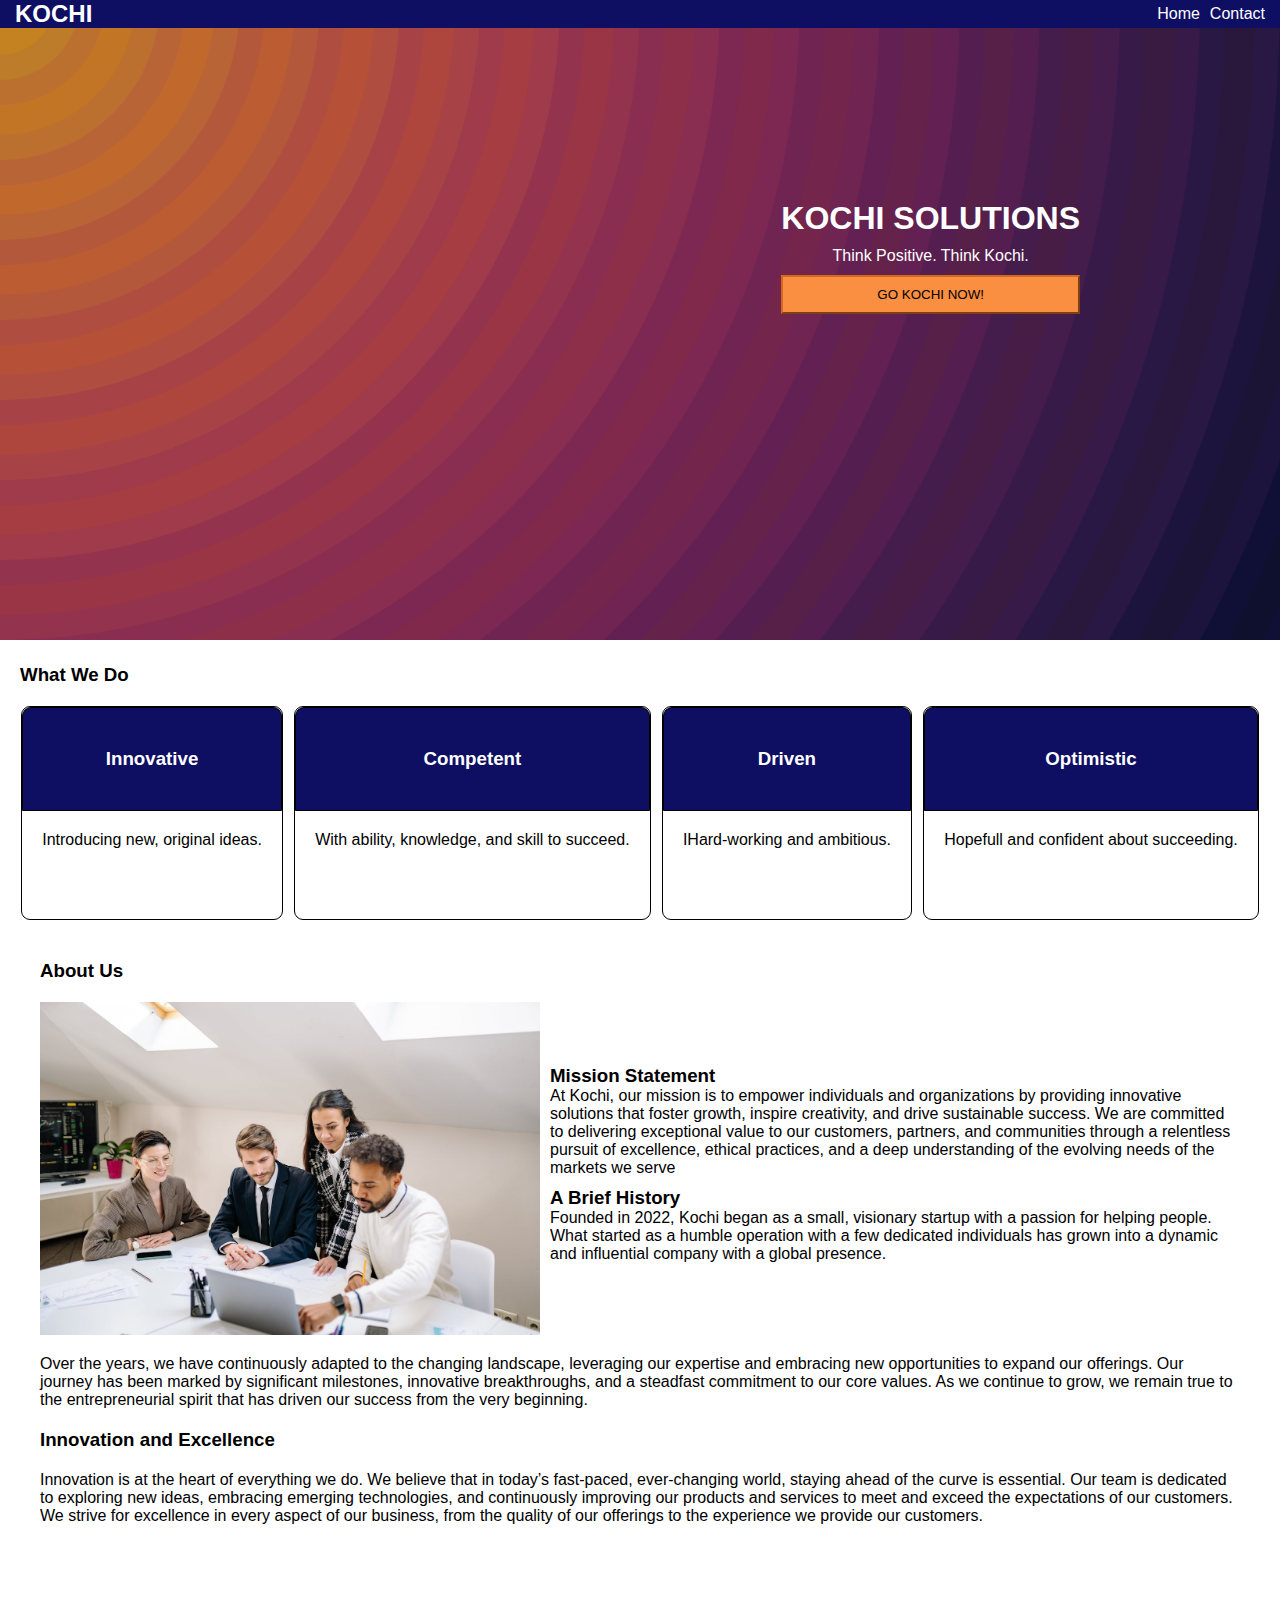
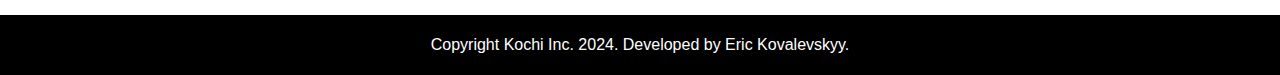
==== index.html @ 87a65111 "2nd version" ====
<!DOCTYPE html>
<html lang="en">
<head>
    <meta charset="UTF-8">
    <meta name="viewport" content="width=device-width, initial-scale=1.0">
    <title>Document</title>
    <link rel="stylesheet" href="/assets/CSS/main.css">
</head>
<body>

    <header class="header">
        <navbar class="nav-bar">
            <h2>KOCHI</h2>
            <uL class="list">
                <LI class="list-item"><a href="index.html">Home</a></LI>
                <LI class="list-item"><a href="Pages/contact.html" target="_blank">Contact</a></LI>
            </uL>
        </navbar>
    </header>
    <main>
        <div class="cover-image">
            <img src="/assets/images/rainbow-vortex.png" alt="rainbow image">
           

            <div class="kochi-soluotion">
                <h1>KOCHI SOLUTIONS</h1>
                <p>Think Positive. Think Kochi.</p>
                <button>GO KOCHI NOW!</button>
            </div> 

        </div>

        
        </div>
        <div class="card-section">
            <h3>What We Do</h3>
            <div class="cards-items">

                <div class="cards"> 
                    <h3>Innovative</h3>
                    <p>Introducing new,
                        original ideas.</p>
                </div>

                <div class="cards"> 
                    <h3>Competent</h3>
                    <p>With ability, knowledge,
                        and skill to succeed.</p>
                </div>


                <div class="cards"> 
                    <h3>Driven</h3>
                    <p>IHard-working and
                        ambitious.</p>
                </div>


                <div class="cards"> 
                    <h3>Optimistic</h3>
                    <p>Hopefull and confident
                        about succeeding.</p>
                </div>


            </div>
           
        </div>

        <div class="about-us">
            <h3> About Us</h3>
            <div class="image-info">
                <img src="/assets/images/people-working.jpg" alt=" people working image">
                <div class="information">
                    <div class="Mission-Statement">
                        <h3>Mission Statement</h3>
                        <p>At Kochi, our mission is to empower individuals and organizations
                            by providing innovative solutions that foster growth, inspire
                            creativity, and drive sustainable success. We are committed to
                            delivering exceptional value to our customers, partners, and
                            communities through a relentless pursuit of excellence, ethical
                            practices, and a deep understanding of the evolving needs
                            of the markets we serve</p>
                    </div>
                    <div class="Brief-History
                    Founded in 2022, Kochi">
                        <h3>A Brief History</h3>
                        <p>Founded in 2022, Kochi began as a small, visionary startup with a
                            passion for helping people. What started as a humble operation
                            with a few dedicated individuals has grown into a dynamic and
                            influential company with a global presence.</p>
                    </div>
                </div>
            </div>

           <p>Over the years, we have continuously adapted to the changing landscape, leveraging our expertise and embracing new
            opportunities to expand our offerings. Our journey has been marked by significant milestones, innovative breakthroughs, and
            a steadfast commitment to our core values. As we continue to grow, we remain true to the entrepreneurial spirit that has
            driven our success from the very beginning.</p>
           <h3>Innovation and Excellence</h3>
           <p>Innovation is at the heart of everything we do. We believe that in today’s fast-paced, ever-changing world, staying ahead of
            the curve is essential. Our team is dedicated to exploring new ideas, embracing emerging technologies, and continuously
            improving our products and services to meet and exceed the expectations of our customers. We strive for excellence in every
            aspect of our business, from the quality of our offerings to the experience we provide our customers.</p>
        </div>
        
        


    </main>
    <footer>
        <p>Copyright Kochi Inc. 2024. Developed by Eric Kovalevskyy.</p>

    </footer>
    
</body>
</html>
---- assets/CSS/main.css ----
@import url(header.css);
@import url(footer.css);
@import url(Home.css);
@import url(contact.css);
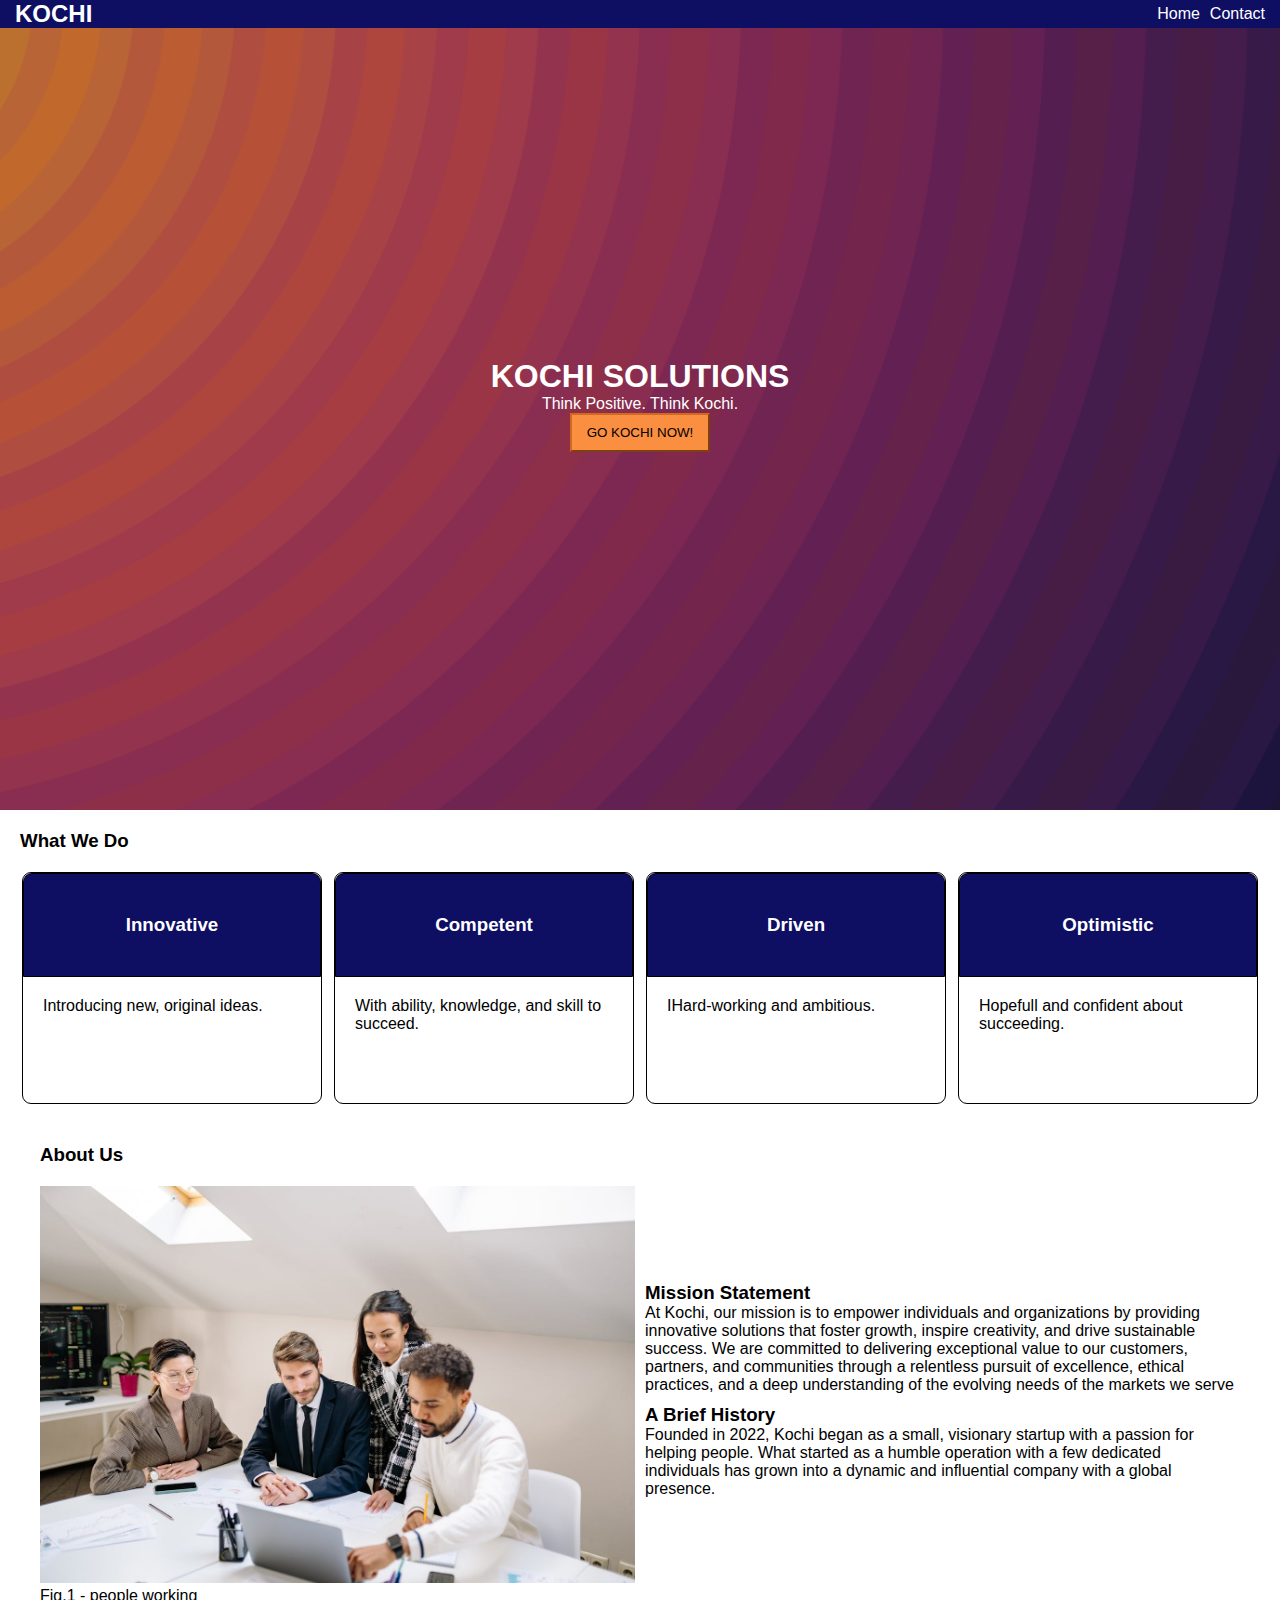
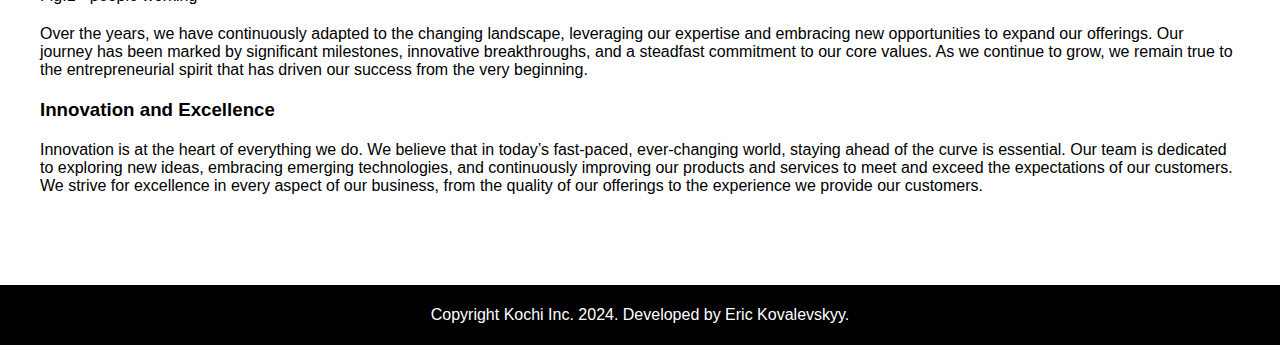
==== commit 906c3dff: "4th version" ====
--- a/index.html
+++ b/index.html
@@ -4,7 +4,7 @@
     <meta charset="UTF-8">
     <meta name="viewport" content="width=device-width, initial-scale=1.0">
     <title>Document</title>
-    <link rel="stylesheet" href="/assets/CSS/main.css">
+    <link rel="stylesheet" href="assets/CSS/Home.css">
 </head>
 <body>
 
@@ -19,9 +19,8 @@
     </header>
     <main>
         <div class="cover-image">
-            <img src="/assets/images/rainbow-vortex.png" alt="rainbow image">
            
-
+                              
             <div class="kochi-soluotion">
                 <h1>KOCHI SOLUTIONS</h1>
                 <p>Think Positive. Think Kochi.</p>
@@ -70,7 +69,12 @@
         <div class="about-us">
             <h3> About Us</h3>
             <div class="image-info">
-                <img src="/assets/images/people-working.jpg" alt=" people working image">
+                <figure>
+                    <img src="./assets/images/people-working.jpg" alt=" people working image">
+                    <figcaption>Fig.1 - people working </figcaption>
+
+
+                </figure>
                 <div class="information">
                     <div class="Mission-Statement">
                         <h3>Mission Statement</h3>
--- a/assets/CSS/Home.css
+++ b/assets/CSS/Home.css
@@ -0,0 +1,121 @@
+@import url(header.css);
+@import url(footer.css);
+
+* {
+  margin: 0;
+  padding: 0;
+  box-sizing: border-box;
+}
+body {
+  position: relative;
+  font-family: "Franklin Gothic Medium", "Arial Narrow", Arial, sans-serif;
+}
+
+
+.kochi-soluotion {
+  /*display: flex;
+  flex-direction: column;
+  flex-wrap: nowrap;
+  gap: 10px;
+
+  position: absolute;
+  top: 200px;
+  right: 200px;*/
+}
+.kochi-soluotion button {
+  background-color: rgb(250, 142, 65);
+  color: black;
+  padding: 10px 15px;
+  border-color: chocolate;
+}
+
+.card-section {
+  margin: 20px;
+  display: flex;
+  flex-direction: column;
+  gap: 20px;
+}
+
+.cards-items {
+  display: flex;
+  flex-direction: row;
+  justify-content: space-evenly;
+  gap: 10px;
+  flex-wrap: wrap;
+}
+
+.cards {
+  background-color: white;
+  padding-bottom: 50px;
+  padding-left: 10;
+  width: 300px;
+  border: 1px black solid;
+  border-radius: 9px;
+}
+
+.cards h3 {
+  background-color: rgb(14, 14, 99);
+  color: white;
+  padding: 40px;
+  border: 1px black solid;
+  border-top-left-radius: 9px;
+  border-top-right-radius: 9px;
+  text-align: center;
+}
+
+.cards p {
+  padding: 20px;
+}
+
+.about-us {
+  margin: 20px;
+  display: flex;
+  flex-direction: column;
+  flex-wrap: wrap;
+  gap: 20px;
+  padding: 20px;
+}
+
+
+
+.image-info {
+  display: grid;
+
+  grid-template-columns:  1fr 1fr;;
+  place-items: center;
+  gap: 20px 10px;
+}
+
+.image-info img {
+  width: 100%;
+ 
+}
+
+
+
+.information {
+
+
+  margin-bottom: 10px;
+}
+
+.Mission-Statement {
+  margin-bottom: 10px;
+}
+
+@media (max-width: 800px) {
+  .kochi-soluotion {
+    font-size: xx-small;
+    /*padding: 50px;
+    width: 50%;
+    top: 50%;
+    left: 50%;
+    transform: translate(-50%, -50%);*/
+  }
+
+  .image-info {
+    grid-template-columns: repeat(1, 1fr);
+  }
+
+  
+}
